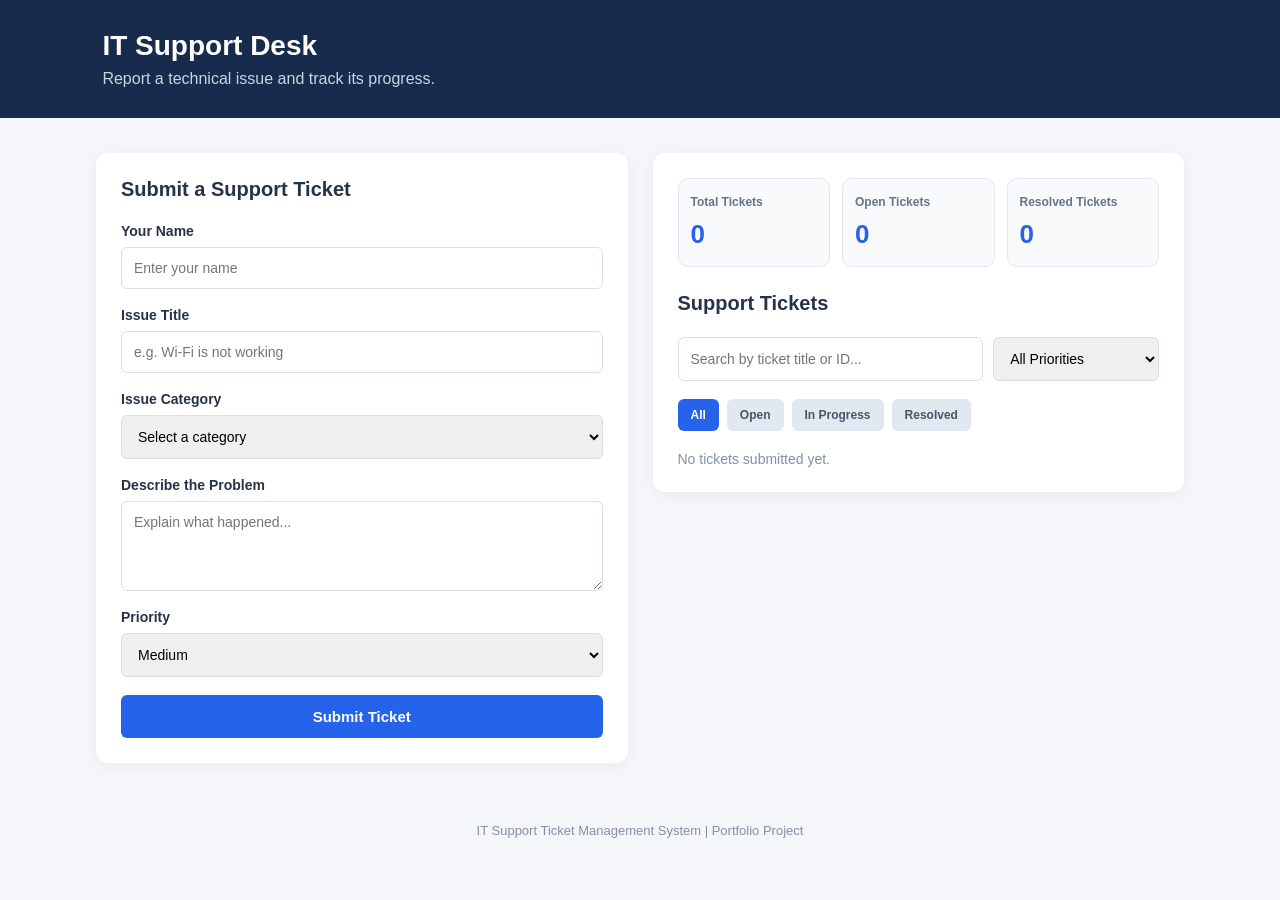
==== index.html @ a02b381b "Initial commit: IT Support Ticket Management System" ====
<!DOCTYPE html>
<html lang="en">
<head>
    <meta charset="UTF-8">
    <meta name="viewport" content="width=device-width, initial-scale=1.0">
    <title>IT Support Ticket System</title>
    <link rel="stylesheet" href="style.css">
</head>
<body>

    <header>
        <h1>IT Support Desk</h1>
        <p>Report a technical issue and track its progress.</p>
    </header>

    <main>
        <section class="ticket-form">
            <h2>Submit a Support Ticket</h2>

            <form id="ticketForm">
                <label for="employeeName">Your Name</label>
                <input
                    type="text"
                    id="employeeName"
                    placeholder="Enter your name"
                    required
                >

                <label for="issueTitle">Issue Title</label>
                <input
                    type="text"
                    id="issueTitle"
                    placeholder="e.g. Wi-Fi is not working"
                    required
                >

                <label for="category">Issue Category</label>
                <select id="category" required>
                    <option value="">Select a category</option>
                    <option value="Networking">Networking</option>
                    <option value="Hardware">Hardware</option>
                    <option value="Software">Software</option>
                    <option value="Account Access">Account Access</option>
                    <option value="Printer">Printer</option>
                    <option value="Other">Other</option>
                </select>

                <label for="description">Describe the Problem</label>
                <textarea
                    id="description"
                    placeholder="Explain what happened..."
                    rows="4"
                    required
                ></textarea>

                <label for="priority">Priority</label>
                <select id="priority" required>
                    <option value="Low">Low</option>
                    <option value="Medium" selected>Medium</option>
                    <option value="High">High</option>
                </select>

                <button type="submit">Submit Ticket</button>
            </form>
        </section>

        <section class="ticket-list">
        <div class="dashboard-stats">
                <div class="stat-card">
                     <h3>Total Tickets</h3>
                     <p id="totalTickets">0</p>
             </div>

            <div class="stat-card">
                <h3>Open Tickets</h3>
                <p id="openTickets">0</p>
            </div>

            <div class="stat-card">
                <h3>Resolved Tickets</h3>
                <p id="resolvedTickets">0</p>
            </div>
        </div>
            <h2>Support Tickets</h2>
            <div class="ticket-search">
                <input
                    type="text"
                    id="searchInput"
                    placeholder="Search by ticket title or ID..."
                >

                <select id="priorityFilter">
                    <option value="All">All Priorities</option>
                    <option value="High">High Priority</option>
                    <option value="Medium">Medium Priority</option>
                    <option value="Low">Low Priority</option>
                </select>
            </div>
            <div class="ticket-filters">
                <button class="filter-btn active" data-filter="All">All</button>
                <button class="filter-btn" data-filter="Open">Open</button>
                <button class="filter-btn" data-filter="In Progress">In Progress</button>
                <button class="filter-btn" data-filter="Resolved">Resolved</button>
            </div>

            <div id="ticketsContainer">
                <p id="emptyMessage">No tickets submitted yet.</p>
            </div>
        </section>
    </main>

    <footer>
        <p>IT Support Ticket Management System | Portfolio Project</p>
    </footer>

    <script src="script.js"></script>
</body>
</html>
---- style.css ----
* {
    margin: 0;
    padding: 0;
    box-sizing: border-box;
}

body {
    font-family: Arial, sans-serif;
    background: #f4f6fa;
    color: #263248;
}

header {
    background: #172b4d;
    color: white;
    padding: 30px 8%;
}

header h1 {
    font-size: 28px;
    margin-bottom: 8px;
}

header p {
    color: #cbd5e1;
}

main {
    width: 85%;
    max-width: 1100px;
    margin: 35px auto;
    display: grid;
    grid-template-columns: 1fr 1fr;
    gap: 25px;
    align-items: start;
}

.ticket-form,
.ticket-list {
    background: white;
    padding: 25px;
    border-radius: 12px;
    box-shadow: 0 3px 15px rgba(0, 0, 0, 0.05);
}

h2 {
    font-size: 20px;
    margin-bottom: 22px;
}

form {
    display: flex;
    flex-direction: column;
}

label {
    font-size: 14px;
    font-weight: bold;
    margin-bottom: 8px;
}

input,
select,
textarea {
    width: 100%;
    padding: 12px;
    margin-bottom: 18px;
    border: 1px solid #d8dee9;
    border-radius: 6px;
    font-size: 14px;
    font-family: inherit;
}

textarea {
    resize: vertical;
}

input:focus,
select:focus,
textarea:focus {
    outline: none;
    border-color: #2563eb;
}

button {
    background: #2563eb;
    color: white;
    border: none;
    padding: 13px;
    border-radius: 6px;
    font-size: 15px;
    font-weight: bold;
    cursor: pointer;
}

button:hover {
    background: #1d4ed8;
}

#emptyMessage {
    color: #8491a5;
    font-size: 14px;
}

footer {
    text-align: center;
    padding: 25px;
    color: #8491a5;
    font-size: 13px;
}

@media (max-width: 750px) {
    main {
        width: 90%;
        grid-template-columns: 1fr;
    }
}


.ticket {
    background: #f8fafc;
    border: 1px solid #e2e8f0;
    border-left: 4px solid #2563eb;
    border-radius: 10px;
    padding: 20px;
    margin-bottom: 18px;
    transition: box-shadow 0.2s ease, transform 0.2s ease;
}

.ticket:hover {
    box-shadow: 0 4px 12px rgba(0, 0, 0, 0.06);
    transform: translateY(-2px);
}

.ticket h3 {
    font-size: 17px;
    margin-bottom: 12px;
    color: #172b4d;
}

.ticket p {
    font-size: 13px;
    line-height: 1.7;
    color: #526078;
    margin-bottom: 5px;
}

.ticket p:last-of-type {
    margin-top: 8px;
}


.dashboard-stats {
    display: grid;
    grid-template-columns: repeat(3, 1fr);
    gap: 12px;
    margin-bottom: 25px;
}

.stat-card {
    background: #f8fafc;
    border: 1px solid #e2e8f0;
    border-radius: 10px;
    padding: 16px 12px;
}

.stat-card h3 {
    font-size: 12px;
    color: #64748b;
    margin-bottom: 10px;
}

.stat-card p {
    font-size: 26px;
    font-weight: bold;
    color: #2563eb;
}

@media (max-width: 500px) {
    .dashboard-stats {
        display: grid;
        grid-template-columns: repeat(2, minmax(0, 1fr));
        gap: 10px;
    }

    .stat-card:last-child {
        grid-column: 1 / -1;
    }
}


.priority {
    display: inline-block;
    padding: 4px 10px;
    border-radius: 20px;
    font-size: 12px;
    font-weight: bold;
}

.priority.high {
    background: #fee2e2;
    color: #dc2626;
}

.priority.medium {
    background: #ffedd5;
    color: #c2410c;
}

.priority.low {
    background: #dcfce7;
    color: #15803d;
}


.ticket-filters {
    display: flex;
    flex-wrap: wrap;
    gap: 8px;
    margin-bottom: 20px;
}

.filter-btn {
    background: #e2e8f0;
    color: #475569;
    padding: 9px 13px;
    font-size: 12px;
    border-radius: 6px;
}

.filter-btn:hover,
.filter-btn.active {
    background: #2563eb;
    color: white;
}


.ticket-search {
    display: flex;
    gap: 10px;
    margin-bottom: 18px;
}

.ticket-search input,
.ticket-search select {
    margin-bottom: 0;
}

.ticket-search input {
    flex: 2;
}

.ticket-search select {
    flex: 1;
}

@media (max-width: 500px) {
    .ticket-search {
        flex-direction: column;
    }
}

.delete-ticket {
    background: #fee2e2;
    color: #dc2626;
    margin-top: 12px;
    padding: 9px 14px;
    font-size: 12px;
}

.delete-ticket:hover {
    background: #fecaca;
}

.edit-ticket {
    background: #dbeafe;
    color: #1d4ed8;
    margin-top: 12px;
    margin-right: 8px;
    padding: 9px 14px;
    font-size: 12px;
}

.edit-ticket:hover {
    background: #bfdbfe;
}
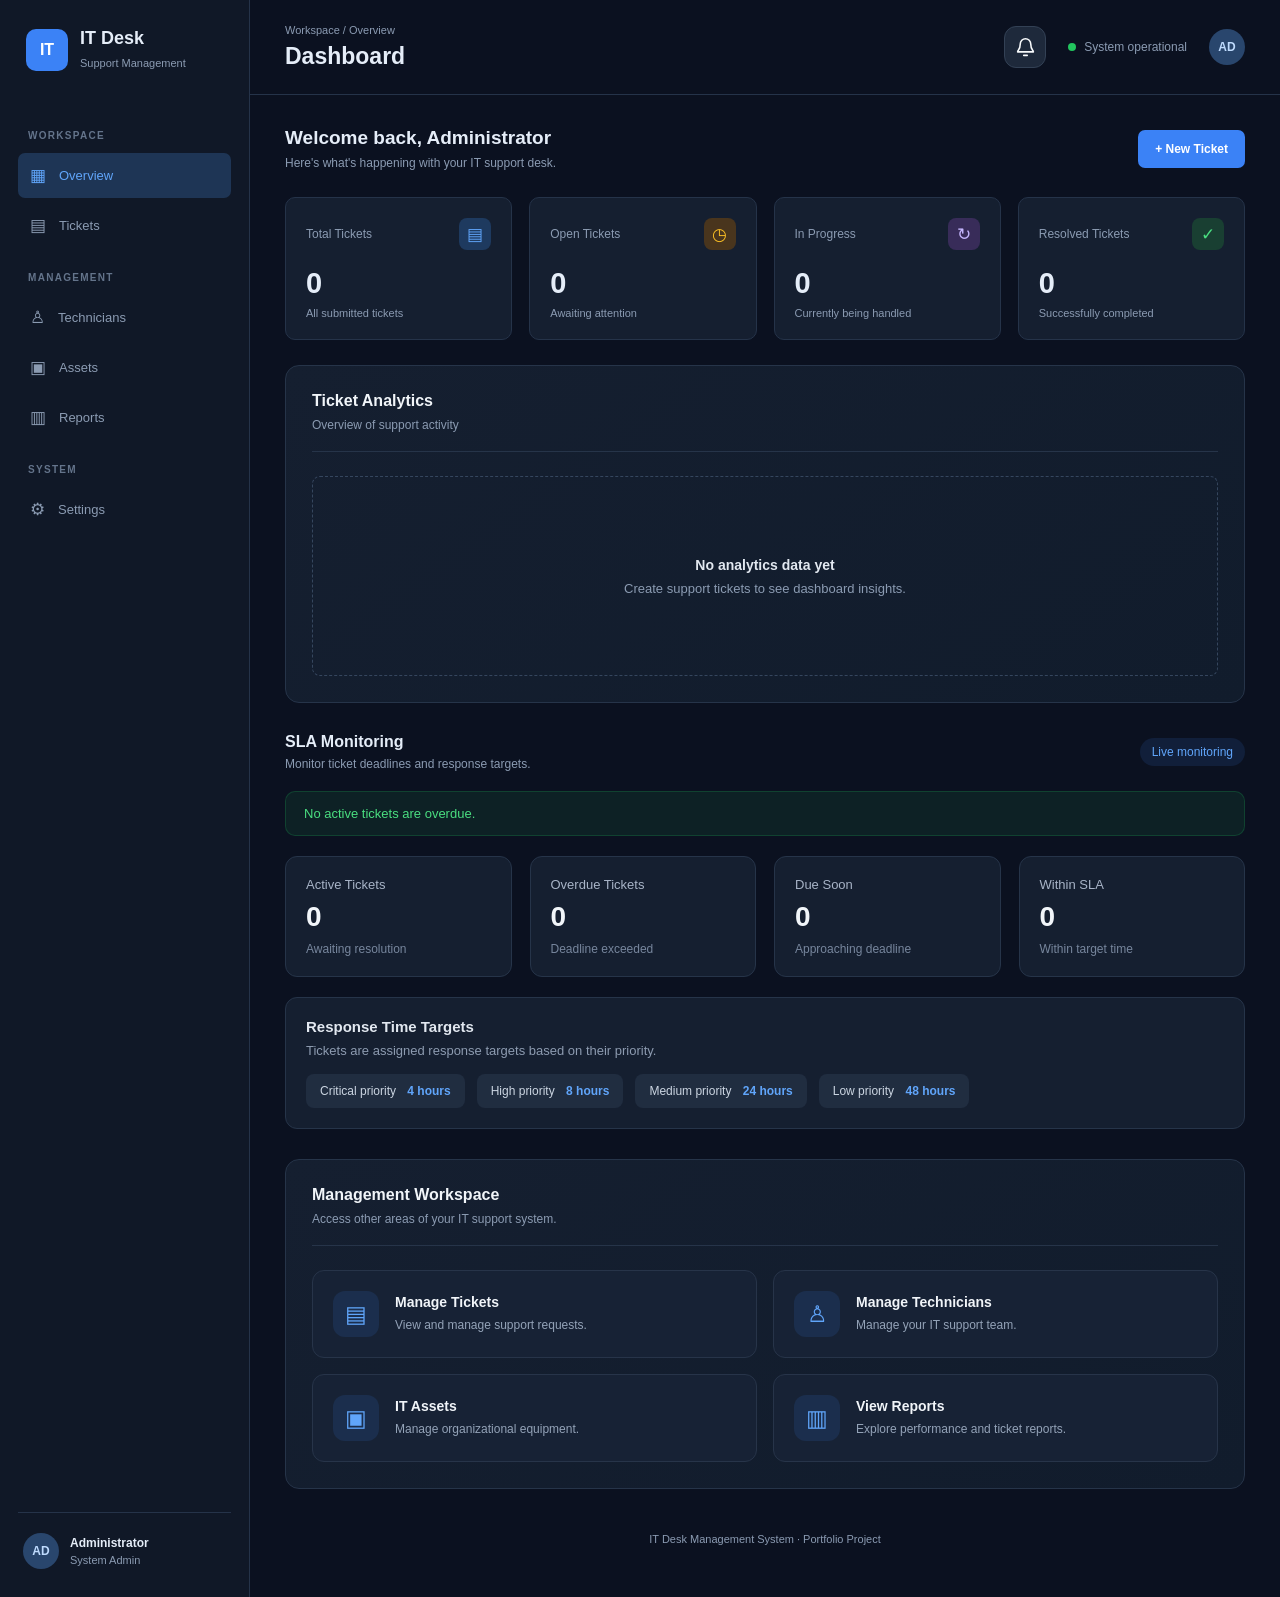
==== commit 1ac4264f: "Revamp IT support management system dashboard and modules" ====
--- a/index.html
+++ b/index.html
@@ -1,118 +1,411 @@
+
 <!DOCTYPE html>
 <html lang="en">
 <head>
     <meta charset="UTF-8">
     <meta name="viewport" content="width=device-width, initial-scale=1.0">
-    <title>IT Support Ticket System</title>
+
+    <title>IT Desk | Dashboard</title>
+
     <link rel="stylesheet" href="style.css">
 </head>
+
 <body>
 
-    <header>
-        <h1>IT Support Desk</h1>
-        <p>Report a technical issue and track its progress.</p>
-    </header>
-
-    <main>
-        <section class="ticket-form">
-            <h2>Submit a Support Ticket</h2>
-
-            <form id="ticketForm">
-                <label for="employeeName">Your Name</label>
-                <input
-                    type="text"
-                    id="employeeName"
-                    placeholder="Enter your name"
-                    required
-                >
-
-                <label for="issueTitle">Issue Title</label>
-                <input
-                    type="text"
-                    id="issueTitle"
-                    placeholder="e.g. Wi-Fi is not working"
-                    required
-                >
-
-                <label for="category">Issue Category</label>
-                <select id="category" required>
-                    <option value="">Select a category</option>
-                    <option value="Networking">Networking</option>
-                    <option value="Hardware">Hardware</option>
-                    <option value="Software">Software</option>
-                    <option value="Account Access">Account Access</option>
-                    <option value="Printer">Printer</option>
-                    <option value="Other">Other</option>
-                </select>
-
-                <label for="description">Describe the Problem</label>
-                <textarea
-                    id="description"
-                    placeholder="Explain what happened..."
-                    rows="4"
-                    required
-                ></textarea>
-
-                <label for="priority">Priority</label>
-                <select id="priority" required>
-                    <option value="Low">Low</option>
-                    <option value="Medium" selected>Medium</option>
-                    <option value="High">High</option>
-                </select>
-
-                <button type="submit">Submit Ticket</button>
-            </form>
-        </section>
-
-        <section class="ticket-list">
-        <div class="dashboard-stats">
-                <div class="stat-card">
-                     <h3>Total Tickets</h3>
-                     <p id="totalTickets">0</p>
-             </div>
-
-            <div class="stat-card">
-                <h3>Open Tickets</h3>
-                <p id="openTickets">0</p>
+    <div class="app-layout">
+
+        <!-- SIDEBAR -->
+        <aside class="sidebar">
+
+            <div class="brand">
+                <div class="brand-icon">IT</div>
+
+                <div>
+                    <h2>IT Desk</h2>
+                    <span>Support Management</span>
+                </div>
             </div>
 
-            <div class="stat-card">
-                <h3>Resolved Tickets</h3>
-                <p id="resolvedTickets">0</p>
+            <nav class="navigation">
+
+                <p class="nav-label">WORKSPACE</p>
+
+                <a href="index.html" class="nav-link active">
+                    <span>▦</span> Overview
+                </a>
+
+                <a href="tickets.html" class="nav-link">
+                    <span>▤</span> Tickets
+                </a>
+
+                <p class="nav-label">MANAGEMENT</p>
+
+                <a href="technicians.html" class="nav-link">
+                    <span>♙</span> Technicians
+                </a>
+
+                <a href="assets.html" class="nav-link">
+                    <span>▣</span> Assets
+                </a>
+
+                <a href="reports.html" class="nav-link">
+                    <span>▥</span> Reports
+                </a>
+
+                <p class="nav-label">SYSTEM</p>
+
+                <a href="#" class="nav-link">
+                    <span>⚙</span> Settings
+                </a>
+
+            </nav>
+
+            <div class="sidebar-footer">
+
+                <div class="profile-avatar">AD</div>
+
+                <div class="profile-info">
+                    <strong>Administrator</strong>
+                    <span>System Admin</span>
+                </div>
+
             </div>
-        </div>
-            <h2>Support Tickets</h2>
-            <div class="ticket-search">
-                <input
-                    type="text"
-                    id="searchInput"
-                    placeholder="Search by ticket title or ID..."
-                >
-
-                <select id="priorityFilter">
-                    <option value="All">All Priorities</option>
-                    <option value="High">High Priority</option>
-                    <option value="Medium">Medium Priority</option>
-                    <option value="Low">Low Priority</option>
-                </select>
-            </div>
-            <div class="ticket-filters">
-                <button class="filter-btn active" data-filter="All">All</button>
-                <button class="filter-btn" data-filter="Open">Open</button>
-                <button class="filter-btn" data-filter="In Progress">In Progress</button>
-                <button class="filter-btn" data-filter="Resolved">Resolved</button>
-            </div>
-
-            <div id="ticketsContainer">
-                <p id="emptyMessage">No tickets submitted yet.</p>
-            </div>
-        </section>
-    </main>
-
-    <footer>
-        <p>IT Support Ticket Management System | Portfolio Project</p>
-    </footer>
-
-    <script src="script.js"></script>
+
+        </aside>
+
+
+        <!-- MAIN CONTENT -->
+        <main class="main-content">
+
+            <!-- TOPBAR -->
+            <header class="topbar">
+
+                <div>
+                    <p class="breadcrumb">Workspace / Overview</p>
+                    <h1>Dashboard</h1>
+                </div>
+
+                <div class="topbar-right">
+
+                    <span class="system-status">
+                        <span class="status-dot"></span>
+                        System operational
+                    </span>
+
+                    <div class="topbar-avatar">AD</div>
+
+                </div>
+
+            </header>
+
+
+            <!-- DASHBOARD CONTENT -->
+            <section class="dashboard-content">
+
+                <!-- WELCOME SECTION -->
+                <div class="welcome-section">
+
+                    <div>
+                        <h2>Welcome back, Administrator</h2>
+                        <p>
+                            Here's what's happening with your IT support desk.
+                        </p>
+                    </div>
+
+                    <button
+                        class="primary-button"
+                        id="newTicketButton"
+                    >
+                        + New Ticket
+                    </button>
+
+                </div>
+
+
+                <!-- STATISTICS -->
+                <section class="stats-grid">
+
+                    <div class="stat-card">
+
+                        <div class="stat-heading">
+                            <span>Total Tickets</span>
+                            <span class="stat-icon blue">▤</span>
+                        </div>
+
+                        <h2 id="totalTickets">0</h2>
+
+                        <p>All submitted tickets</p>
+
+                    </div>
+
+
+                    <div class="stat-card">
+
+                        <div class="stat-heading">
+                            <span>Open Tickets</span>
+                            <span class="stat-icon orange">◷</span>
+                        </div>
+
+                        <h2 id="openTickets">0</h2>
+
+                        <p>Awaiting attention</p>
+
+                    </div>
+
+
+                    <div class="stat-card">
+
+                        <div class="stat-heading">
+                            <span>In Progress</span>
+                            <span class="stat-icon purple">↻</span>
+                        </div>
+
+                        <h2 id="progressTickets">0</h2>
+
+                        <p>Currently being handled</p>
+
+                    </div>
+
+
+                    <div class="stat-card">
+
+                        <div class="stat-heading">
+                            <span>Resolved Tickets</span>
+                            <span class="stat-icon green">✓</span>
+                        </div>
+
+                        <h2 id="resolvedTickets">0</h2>
+
+                        <p>Successfully completed</p>
+
+                    </div>
+
+                </section>
+
+
+                <!-- TICKET ANALYTICS -->
+                <section class="analytics-card">
+
+                    <div class="section-heading">
+
+                        <div>
+                            <h2>Ticket Analytics</h2>
+                            <p>Overview of support activity</p>
+                        </div>
+
+                    </div>
+
+                    <div class="analytics-placeholder">
+
+                        <div class="chart-symbol">▥</div>
+
+                        <h3>Ticket performance insights</h3>
+
+                        <p>
+                            Your ticket analytics will appear here.
+                        </p>
+
+                    </div>
+
+                </section>
+
+
+                <!-- SLA MONITORING -->
+                <section class="sla-section">
+
+                    <div class="section-heading">
+
+                        <div>
+                            <h2>SLA Monitoring</h2>
+
+                            <p>
+                                Monitor ticket deadlines and response targets.
+                            </p>
+                        </div>
+
+                        <span class="sla-section-label">
+                            Live monitoring
+                        </span>
+
+                    </div>
+
+
+                    <div
+                        id="slaAlert"
+                        class="sla-alert sla-alert-good"
+                    >
+                        No active tickets are overdue.
+                    </div>
+
+
+                    <div class="sla-summary-grid">
+
+                        <div class="sla-summary-card">
+                            <span>Active Tickets</span>
+                            <strong id="slaTotalTickets">0</strong>
+                            <small>Awaiting resolution</small>
+                        </div>
+
+
+                        <div class="sla-summary-card">
+                            <span>Overdue Tickets</span>
+                            <strong id="slaOverdueTickets">0</strong>
+                            <small>Deadline exceeded</small>
+                        </div>
+
+
+                        <div class="sla-summary-card">
+                            <span>Due Soon</span>
+                            <strong id="slaDueSoonTickets">0</strong>
+                            <small>Approaching deadline</small>
+                        </div>
+
+
+                        <div class="sla-summary-card">
+                            <span>Within SLA</span>
+                            <strong id="slaOnTrackTickets">0</strong>
+                            <small>Within target time</small>
+                        </div>
+
+                    </div>
+
+
+                    <div class="sla-information">
+
+                        <h3>Response Time Targets</h3>
+
+                        <p>
+                            Tickets are assigned response targets based on their priority.
+                        </p>
+
+                        <div class="sla-target-list">
+
+                            <span>
+                                Critical priority
+                                <strong>4 hours</strong>
+                            </span>
+
+                            <span>
+                                High priority
+                                <strong>8 hours</strong>
+                            </span>
+
+                            <span>
+                                Medium priority
+                                <strong>24 hours</strong>
+                            </span>
+
+                            <span>
+                                Low priority
+                                <strong>48 hours</strong>
+                            </span>
+
+                        </div>
+
+                    </div>
+
+                </section>
+
+
+                <!-- QUICK NAVIGATION -->
+                <section class="analytics-card">
+
+                    <div class="section-heading">
+
+                        <div>
+                            <h2>Management Workspace</h2>
+
+                            <p>
+                                Access other areas of your IT support system.
+                            </p>
+                        </div>
+
+                    </div>
+
+
+                    <div class="management-links">
+
+                        <a href="tickets.html" class="management-link">
+                            <span>▤</span>
+
+                            <div>
+                                <strong>Manage Tickets</strong>
+                                <p>View and manage support requests.</p>
+                            </div>
+                        </a>
+
+
+                        <a href="technicians.html" class="management-link">
+                            <span>♙</span>
+
+                            <div>
+                                <strong>Manage Technicians</strong>
+                                <p>Manage your IT support team.</p>
+                            </div>
+                        </a>
+
+
+                        <a href="assets.html" class="management-link">
+                            <span>▣</span>
+
+                            <div>
+                                <strong>IT Assets</strong>
+                                <p>Manage organizational equipment.</p>
+                            </div>
+                        </a>
+
+
+                        <a href="reports.html" class="management-link">
+                            <span>▥</span>
+
+                            <div>
+                                <strong>View Reports</strong>
+                                <p>Explore performance and ticket reports.</p>
+                            </div>
+                        </a>
+
+                    </div>
+
+                </section>
+
+
+                <!-- FOOTER -->
+                <footer>
+                    IT Desk Management System · Portfolio Project
+                </footer>
+
+            </section>
+
+        </main>
+
+    </div>
+
+
+    <!-- JAVASCRIPT MODULES -->
+
+    <script src="js/storage.js"></script>
+    <script src="js/dashboard.js"></script>
+    <script src="js/notifications.js"></script>
+
+    <script>
+        document.addEventListener("DOMContentLoaded", () => {
+
+            window.Dashboard.initialize();
+
+            window.NotificationManager.initialize();
+
+            const newTicketButton = document.getElementById(
+                "newTicketButton"
+            );
+
+            if (newTicketButton) {
+                newTicketButton.addEventListener("click", () => {
+                    window.location.href = "tickets.html#new-ticket";
+                });
+            }
+
+        });
+    </script>
+
 </body>
-</html>+</html>
--- a/style.css
+++ b/style.css
@@ -5,283 +5,2797 @@
     box-sizing: border-box;
 }
 
+:root {
+    --background: #0b1120;
+    --sidebar: #101827;
+    --surface: #151f30;
+    --surface-hover: #1b293d;
+    --border: #253349;
+    --text: #e5edf8;
+    --muted: #8b9bb2;
+    --blue: #3b82f6;
+    --green: #22c55e;
+    --orange: #f59e0b;
+    --purple: #a78bfa;
+}
+
 body {
     font-family: Arial, sans-serif;
-    background: #f4f6fa;
-    color: #263248;
-}
-
-header {
-    background: #172b4d;
+    background: var(--background);
+    color: var(--text);
+}
+
+.app-layout {
+    display: flex;
+    min-height: 100vh;
+}
+
+/* SIDEBAR */
+
+.sidebar {
+    width: 250px;
+    background: var(--sidebar);
+    border-right: 1px solid var(--border);
+    padding: 28px 18px;
+    display: flex;
+    flex-direction: column;
+    flex-shrink: 0;
+}
+
+.brand {
+    display: flex;
+    align-items: center;
+    gap: 12px;
+    padding: 0 8px 35px;
+}
+
+.brand-icon {
+    background: var(--blue);
+    width: 42px;
+    height: 42px;
+    border-radius: 10px;
+    display: grid;
+    place-items: center;
+    font-weight: bold;
     color: white;
-    padding: 30px 8%;
-}
-
-header h1 {
-    font-size: 28px;
-    margin-bottom: 8px;
-}
-
-header p {
-    color: #cbd5e1;
-}
-
-main {
-    width: 85%;
-    max-width: 1100px;
-    margin: 35px auto;
+}
+
+.brand h2 {
+    font-size: 18px;
+    margin-bottom: 4px;
+}
+
+.brand span {
+    font-size: 11px;
+    color: var(--muted);
+}
+
+.navigation {
+    flex: 1;
+}
+
+.nav-label {
+    font-size: 10px;
+    letter-spacing: 1.3px;
+    color: #64748b;
+    font-weight: bold;
+    margin: 24px 10px 12px;
+}
+
+.nav-link {
+    display: flex;
+    align-items: center;
+    gap: 13px;
+    padding: 12px;
+    margin-bottom: 5px;
+    border-radius: 7px;
+    color: var(--muted);
+    text-decoration: none;
+    font-size: 13px;
+    transition: 0.2s;
+}
+
+.nav-link span {
+    font-size: 17px;
+}
+
+.nav-link:hover,
+.nav-link.active {
+    background: #1e3555;
+    color: #60a5fa;
+}
+
+.sidebar-footer {
+    display: flex;
+    align-items: center;
+    gap: 11px;
+    border-top: 1px solid var(--border);
+    padding: 20px 5px 0;
+}
+
+.profile-avatar,
+.topbar-avatar {
+    width: 36px;
+    height: 36px;
+    border-radius: 50%;
+    background: #29466d;
+    color: #bfdbfe;
     display: grid;
-    grid-template-columns: 1fr 1fr;
-    gap: 25px;
-    align-items: start;
-}
-
-.ticket-form,
-.ticket-list {
-    background: white;
-    padding: 25px;
-    border-radius: 12px;
-    box-shadow: 0 3px 15px rgba(0, 0, 0, 0.05);
-}
-
-h2 {
-    font-size: 20px;
-    margin-bottom: 22px;
-}
-
-form {
+    place-items: center;
+    font-size: 12px;
+    font-weight: bold;
+}
+
+.profile-info strong {
+    display: block;
+    font-size: 12px;
+}
+
+.profile-info span {
+    display: block;
+    color: var(--muted);
+    font-size: 11px;
+    margin-top: 4px;
+}
+
+/* MAIN CONTENT */
+
+.main-content {
+    flex: 1;
+    min-width: 0;
+}
+
+.topbar {
+    min-height: 95px;
+    padding: 20px 35px;
+    border-bottom: 1px solid var(--border);
+    display: flex;
+    justify-content: space-between;
+    align-items: center;
+}
+
+.breadcrumb {
+    color: var(--muted);
+    font-size: 11px;
+    margin-bottom: 7px;
+}
+
+.topbar h1 {
+    font-size: 23px;
+}
+
+.topbar-right {
+    display: flex;
+    align-items: center;
+    gap: 22px;
+}
+
+.system-status {
+    color: var(--muted);
+    font-size: 12px;
+    display: flex;
+    align-items: center;
+    gap: 8px;
+}
+
+.status-dot {
+    width: 8px;
+    height: 8px;
+    border-radius: 50%;
+    background: var(--green);
+}
+
+.dashboard-content {
+    max-width: 1500px;
+    padding: 32px 35px;
+    margin: auto;
+}
+
+.welcome-section {
+    display: flex;
+    justify-content: space-between;
+    align-items: center;
+    gap: 15px;
+    margin-bottom: 27px;
+}
+
+.welcome-section h2 {
+    font-size: 19px;
+    margin-bottom: 7px;
+}
+
+.welcome-section p,
+.section-heading p {
+    font-size: 12px;
+    color: var(--muted);
+}
+
+button {
+    cursor: pointer;
+    font-family: inherit;
+}
+
+.primary-button {
+    background: var(--blue);
+    color: white;
+    border: none;
+    border-radius: 7px;
+    padding: 12px 17px;
+    font-size: 12px;
+    font-weight: bold;
+    transition: 0.2s;
+}
+
+.primary-button:hover {
+    background: #2563eb;
+}
+
+/* STATISTICS */
+
+.stats-grid {
+    display: grid;
+    grid-template-columns: repeat(4, 1fr);
+    gap: 17px;
+    margin-bottom: 25px;
+}
+
+.stat-card {
+    background: var(--surface);
+    border: 1px solid var(--border);
+    border-radius: 10px;
+    padding: 20px;
+}
+
+.stat-heading {
+    display: flex;
+    justify-content: space-between;
+    align-items: center;
+    color: var(--muted);
+    font-size: 12px;
+}
+
+.stat-icon {
+    width: 32px;
+    height: 32px;
+    border-radius: 8px;
+    display: grid;
+    place-items: center;
+    font-size: 17px;
+}
+
+.stat-icon.blue {
+    background: #1e3a5f;
+    color: #60a5fa;
+}
+
+.stat-icon.orange {
+    background: #49351d;
+    color: #fbbf24;
+}
+
+.stat-icon.purple {
+    background: #382c59;
+    color: #c4b5fd;
+}
+
+.stat-icon.green {
+    background: #193f32;
+    color: #4ade80;
+}
+
+.stat-card h2 {
+    font-size: 29px;
+    margin: 17px 0 7px;
+}
+
+.stat-card p {
+    font-size: 11px;
+    color: var(--muted);
+}
+
+/* ANALYTICS */
+
+.analytics-card,
+.tickets-section,
+.form-section {
+    background: var(--surface);
+    border: 1px solid var(--border);
+    border-radius: 10px;
+    padding: 23px;
+    margin-bottom: 25px;
+}
+
+.section-heading {
+    display: flex;
+    justify-content: space-between;
+    align-items: center;
+    gap: 15px;
+    margin-bottom: 20px;
+}
+
+.section-heading h2 {
+    font-size: 16px;
+    margin-bottom: 6px;
+}
+
+.coming-soon {
+    color: #93c5fd;
+    background: #1e3555;
+    padding: 7px 10px;
+    font-size: 10px;
+    border-radius: 5px;
+}
+
+.analytics-placeholder {
+    min-height: 190px;
+    border: 1px dashed #35465e;
+    border-radius: 8px;
     display: flex;
     flex-direction: column;
-}
-
-label {
+    justify-content: center;
+    align-items: center;
+    text-align: center;
+}
+
+.chart-symbol {
+    font-size: 35px;
+    color: #60a5fa;
+    margin-bottom: 12px;
+}
+
+.analytics-placeholder h3 {
     font-size: 14px;
-    font-weight: bold;
-    margin-bottom: 8px;
+    margin-bottom: 7px;
+}
+
+.analytics-placeholder p {
+    color: var(--muted);
+    font-size: 11px;
+}
+
+/* TICKET TOOLBAR */
+
+.ticket-toolbar {
+    display: flex;
+    gap: 12px;
+    margin-bottom: 17px;
 }
 
 input,
 select,
 textarea {
+    background: #101a2a;
+    border: 1px solid var(--border);
+    color: var(--text);
+    border-radius: 7px;
+    padding: 12px;
+    font-size: 12px;
+    font-family: inherit;
     width: 100%;
-    padding: 12px;
-    margin-bottom: 18px;
-    border: 1px solid #d8dee9;
-    border-radius: 6px;
-    font-size: 14px;
-    font-family: inherit;
-}
-
-textarea {
-    resize: vertical;
+}
+
+input::placeholder,
+textarea::placeholder {
+    color: #718198;
 }
 
 input:focus,
 select:focus,
 textarea:focus {
     outline: none;
-    border-color: #2563eb;
-}
-
-button {
+    border-color: var(--blue);
+}
+
+.ticket-toolbar input {
+    flex: 2;
+}
+
+.ticket-toolbar select {
+    flex: 1;
+}
+
+.ticket-filters {
+    display: flex;
+    gap: 8px;
+    flex-wrap: wrap;
+    margin-bottom: 20px;
+}
+
+.filter-btn {
+    background: #202d40;
+    color: var(--muted);
+    border: 1px solid transparent;
+    border-radius: 6px;
+    padding: 9px 13px;
+    font-size: 11px;
+}
+
+.filter-btn:hover,
+.filter-btn.active {
+    background: #1e3a5f;
+    color: #93c5fd;
+    border-color: #315b8d;
+}
+
+#emptyMessage {
+    color: var(--muted);
+    font-size: 12px;
+    padding: 20px 0;
+}
+
+/* EXISTING TICKET CARDS */
+
+.ticket {
+    background: #101a2a;
+    border: 1px solid var(--border);
+    border-left: 4px solid var(--blue);
+    border-radius: 8px;
+    padding: 18px;
+    margin-bottom: 13px;
+    transition: 0.2s;
+}
+
+.ticket:hover {
+    background: var(--surface-hover);
+}
+
+.ticket h3 {
+    font-size: 15px;
+    margin-bottom: 12px;
+}
+
+.ticket p {
+    color: var(--muted);
+    font-size: 12px;
+    line-height: 1.8;
+}
+
+.ticket strong {
+    color: #cbd5e1;
+}
+
+.priority {
+    display: inline-block;
+    padding: 4px 9px;
+    border-radius: 20px;
+    font-size: 10px;
+    font-weight: bold;
+}
+
+.priority.high {
+    background: #4b2028;
+    color: #fca5a5;
+}
+
+.priority.medium {
+    background: #4a351b;
+    color: #fcd34d;
+}
+
+.priority.low {
+    background: #173e30;
+    color: #86efac;
+}
+
+.status-select {
+    margin-top: 12px;
+}
+
+.edit-ticket,
+.delete-ticket {
+    border: none;
+    border-radius: 5px;
+    padding: 9px 13px;
+    font-size: 11px;
+    margin-top: 10px;
+}
+
+.edit-ticket {
+    background: #1e3a5f;
+    color: #93c5fd;
+    margin-right: 7px;
+}
+
+.delete-ticket {
+    background: #4b2028;
+    color: #fca5a5;
+}
+
+/* FORM */
+
+.form-grid {
+    display: grid;
+    grid-template-columns: 1fr 1fr;
+    gap: 18px;
+}
+
+.form-group {
+    margin-bottom: 17px;
+}
+
+.form-group label {
+    display: block;
+    font-size: 12px;
+    font-weight: bold;
+    margin-bottom: 9px;
+    color: #cbd5e1;
+}
+
+textarea {
+    resize: vertical;
+}
+
+footer {
+    text-align: center;
+    color: var(--muted);
+    font-size: 11px;
+    padding: 20px;
+}
+
+/* RESPONSIVE */
+
+@media (max-width: 1050px) {
+    .stats-grid {
+        grid-template-columns: repeat(2, 1fr);
+    }
+}
+
+@media (max-width: 750px) {
+    .sidebar {
+        width: 75px;
+        padding: 20px 10px;
+    }
+
+    .brand {
+        justify-content: center;
+        padding: 0 0 30px;
+    }
+
+    .brand > div:last-child,
+    .nav-label,
+    .nav-link:not(.active) {
+        display: none;
+    }
+
+    .nav-link {
+        justify-content: center;
+        padding: 13px 5px;
+    }
+
+    .nav-link span {
+        font-size: 20px;
+    }
+
+    .sidebar-footer {
+        justify-content: center;
+    }
+
+    .profile-info {
+        display: none;
+    }
+
+    .topbar {
+        padding: 18px;
+    }
+
+    .dashboard-content {
+        padding: 22px 17px;
+    }
+
+    .system-status {
+        display: none;
+    }
+}
+
+@media (max-width: 500px) {
+    .stats-grid {
+        gap: 10px;
+    }
+
+    .stat-card {
+        padding: 14px;
+    }
+
+    .stat-card h2 {
+        font-size: 23px;
+    }
+
+    .welcome-section {
+        align-items: flex-start;
+        flex-direction: column;
+    }
+
+    .ticket-toolbar,
+    .form-grid {
+        grid-template-columns: 1fr;
+        flex-direction: column;
+    }
+
+    .section-heading {
+        align-items: flex-start;
+        flex-direction: column;
+    }
+}
+
+/* Tablets and smaller laptops */
+@media (max-width: 750px) {
+
+    .app-layout {
+        flex-direction: column;
+    }
+
+    /* Sidebar becomes top navigation */
+    .sidebar {
+        width: 100%;
+        padding: 15px 18px;
+        border-right: none;
+        border-bottom: 1px solid var(--border);
+    }
+
+    .brand {
+        justify-content: flex-start;
+        padding: 0 0 15px;
+    }
+
+    .brand > div:last-child {
+        display: block;
+    }
+
+    .navigation {
+        display: flex;
+        align-items: center;
+        gap: 8px;
+        overflow-x: auto;
+        padding-bottom: 5px;
+    }
+
+    .nav-label {
+        display: none;
+    }
+
+    .nav-link,
+    .nav-link:not(.active) {
+        display: flex;
+        flex: 0 0 auto;
+        justify-content: center;
+        white-space: nowrap;
+        padding: 10px 12px;
+        font-size: 12px;
+    }
+
+    .nav-link span {
+        font-size: 15px;
+    }
+
+    .sidebar-footer {
+        display: none;
+    }
+
+    .main-content {
+        width: 100%;
+    }
+
+    .dashboard-content {
+        width: 100%;
+        padding: 25px 20px;
+    }
+
+    .topbar {
+        padding: 20px;
+    }
+
+    .stats-grid {
+        grid-template-columns: repeat(2, minmax(0, 1fr));
+    }
+}
+
+/* Mobile phones */
+@media (max-width: 500px) {
+
+    .sidebar {
+        padding: 13px 12px;
+    }
+
+    .brand {
+        padding-bottom: 12px;
+    }
+
+    .brand-icon {
+        width: 36px;
+        height: 36px;
+    }
+
+    .brand h2 {
+        font-size: 16px;
+    }
+
+    .navigation {
+        gap: 5px;
+    }
+
+    .nav-link,
+    .nav-link:not(.active) {
+        padding: 9px 10px;
+        font-size: 11px;
+    }
+
+    .topbar {
+        min-height: 75px;
+        padding: 15px;
+    }
+
+    .topbar h1 {
+        font-size: 20px;
+    }
+
+    .topbar-avatar {
+        width: 32px;
+        height: 32px;
+    }
+
+    .dashboard-content {
+        padding: 20px 13px;
+    }
+
+    .welcome-section {
+        gap: 12px;
+    }
+
+    .welcome-section h2 {
+        font-size: 17px;
+    }
+
+    .welcome-section p {
+        font-size: 11px;
+        line-height: 1.6;
+    }
+
+    .stats-grid {
+        gap: 10px;
+    }
+
+    .stat-card {
+        padding: 13px;
+        min-width: 0;
+    }
+
+    .stat-heading {
+        font-size: 10px;
+    }
+
+    .stat-card h2 {
+        font-size: 24px;
+    }
+
+    .stat-card p {
+        font-size: 10px;
+    }
+
+    .analytics-card,
+    .tickets-section,
+    .form-section {
+        padding: 15px;
+    }
+
+    .ticket-toolbar {
+        flex-direction: column;
+    }
+
+    .ticket-toolbar input,
+    .ticket-toolbar select {
+        width: 100%;
+    }
+
+    .ticket-filters {
+        gap: 6px;
+    }
+
+    .filter-btn {
+        padding: 8px 10px;
+        font-size: 10px;
+    }
+
+    .form-grid {
+        grid-template-columns: 1fr;
+        gap: 0;
+    }
+
+    .ticket {
+        padding: 14px;
+        overflow-wrap: anywhere;
+    }
+
+    .ticket h3 {
+        font-size: 14px;
+    }
+
+    .ticket p {
+        font-size: 11px;
+    }
+
+    .primary-button {
+        padding: 11px 14px;
+    }
+}
+
+/* Very small phones */
+@media (max-width: 350px) {
+
+    .dashboard-content {
+        padding: 15px 9px;
+    }
+
+    .stats-grid {
+        grid-template-columns: 1fr;
+    }
+
+    .stat-card {
+        padding: 15px;
+    }
+
+    .nav-link,
+    .nav-link:not(.active) {
+        padding: 8px;
+        font-size: 10px;
+    }
+
+    .topbar-avatar {
+        display: none;
+    }
+}
+
+
+/* =================================
+   PROFESSIONAL TICKET TABLE
+================================= */
+
+.table-container {
+    width: 100%;
+    overflow-x: auto;
+    border: 1px solid var(--border);
+    border-radius: 8px;
+}
+
+.ticket-table {
+    width: 100%;
+    min-width: 950px;
+    border-collapse: collapse;
+    text-align: left;
+}
+
+.ticket-table thead {
+    background: #101a2a;
+}
+
+.ticket-table th {
+    color: var(--muted);
+    font-size: 10px;
+    text-transform: uppercase;
+    letter-spacing: 0.7px;
+    padding: 16px 13px;
+    white-space: nowrap;
+    border-bottom: 1px solid var(--border);
+}
+
+.ticket-table td {
+    padding: 15px 13px;
+    font-size: 11px;
+    color: #cbd5e1;
+    border-bottom: 1px solid var(--border);
+    white-space: nowrap;
+}
+
+.ticket-table tbody tr {
+    transition: background 0.2s;
+}
+
+.ticket-table tbody tr:hover {
+    background: #1b293d;
+}
+
+.ticket-table tbody tr:last-child td {
+    border-bottom: none;
+}
+
+.ticket-id {
+    color: #60a5fa !important;
+    font-weight: bold;
+}
+
+.ticket-subject {
+    color: var(--text) !important;
+    font-weight: bold;
+    max-width: 180px;
+    overflow: hidden;
+    text-overflow: ellipsis;
+}
+
+.ticket-date {
+    color: var(--muted) !important;
+    font-size: 10px !important;
+}
+
+/* STATUS DROPDOWN */
+
+.ticket-table .status-select {
+    width: 120px;
+    padding: 8px;
+    margin: 0;
+    font-size: 10px;
+    background: #202d40;
+}
+
+/* TABLE ACTIONS */
+
+.table-actions {
+    display: flex;
+    align-items: center;
+    gap: 6px;
+}
+
+.table-actions button {
+    padding: 7px 9px;
+    border-radius: 5px;
+    font-size: 10px;
+    border: none;
+}
+
+.table-actions .edit-ticket {
+    background: #1e3a5f;
+    color: #93c5fd;
+    margin: 0;
+}
+
+.table-actions .delete-ticket {
+    background: #4b2028;
+    color: #fca5a5;
+    margin: 0;
+}
+
+.table-actions button:hover {
+    opacity: 0.8;
+}
+
+/* EMPTY STATE */
+
+.empty-state {
+    padding: 45px 15px;
+    text-align: center;
+}
+
+.empty-icon {
+    font-size: 35px;
+    color: #60a5fa;
+    margin-bottom: 12px;
+}
+
+.empty-state h3 {
+    font-size: 14px;
+    margin-bottom: 8px;
+}
+
+.empty-state p {
+    font-size: 11px;
+    color: var(--muted);
+}
+
+/* MOBILE TABLE */
+
+@media (max-width: 750px) {
+    .table-container {
+        overflow-x: auto;
+        -webkit-overflow-scrolling: touch;
+    }
+
+    .ticket-table {
+        min-width: 950px;
+    }
+}
+
+
+/* TICKET DETAILS MODAL */
+
+.modal-overlay {
+    position: fixed;
+    inset: 0;
+    background: rgba(0, 0, 0, 0.75);
+    display: none;
+    align-items: center;
+    justify-content: center;
+    padding: 20px;
+    z-index: 1000;
+}
+
+.modal-overlay.active {
+    display: flex;
+}
+
+.ticket-modal {
+    width: 100%;
+    max-width: 650px;
+    max-height: 90vh;
+    overflow-y: auto;
+    background: #172337;
+    border: 1px solid var(--border);
+    border-radius: 12px;
+    box-shadow: 0 20px 60px rgba(0, 0, 0, 0.5);
+    animation: modalAppear 0.25s ease;
+}
+
+@keyframes modalAppear {
+    from {
+        opacity: 0;
+        transform: translateY(15px);
+    }
+
+    to {
+        opacity: 1;
+        transform: translateY(0);
+    }
+}
+
+.modal-header {
+    display: flex;
+    justify-content: space-between;
+    align-items: flex-start;
+    padding: 24px;
+    border-bottom: 1px solid var(--border);
+}
+
+.modal-label {
+    display: block;
+    color: #60a5fa;
+    font-size: 10px;
+    font-weight: bold;
+    letter-spacing: 1px;
+    margin-bottom: 10px;
+}
+
+.modal-header h2 {
+    font-size: 20px;
+    color: var(--text);
+    overflow-wrap: anywhere;
+}
+
+.close-modal {
+    background: transparent;
+    border: none;
+    color: var(--muted);
+    font-size: 28px;
+    cursor: pointer;
+    margin: 0;
+    padding: 0 5px;
+}
+
+.close-modal:hover {
+    color: white;
+}
+
+.modal-body {
+    padding: 24px;
+}
+
+.modal-info-grid {
+    display: grid;
+    grid-template-columns: repeat(2, 1fr);
+    gap: 20px;
+}
+
+.modal-info {
+    display: flex;
+    flex-direction: column;
+    gap: 7px;
+    min-width: 0;
+}
+
+.modal-info span {
+    color: var(--muted);
+    font-size: 11px;
+}
+
+.modal-info strong {
+    color: var(--text);
+    font-size: 13px;
+    overflow-wrap: anywhere;
+}
+
+.modal-description {
+    margin-top: 30px;
+    padding: 20px;
+    background: #101a2a;
+    border: 1px solid var(--border);
+    border-radius: 8px;
+}
+
+.modal-description h3 {
+    font-size: 13px;
+    color: var(--text);
+    margin-bottom: 12px;
+}
+
+.modal-description p {
+    color: #cbd5e1;
+    font-size: 12px;
+    line-height: 1.8;
+    white-space: pre-wrap;
+    overflow-wrap: anywhere;
+}
+
+.modal-footer {
+    padding: 18px 24px;
+    border-top: 1px solid var(--border);
+    display: flex;
+    justify-content: flex-end;
+}
+
+.modal-footer button {
     background: #2563eb;
     color: white;
     border: none;
-    padding: 13px;
+    padding: 10px 22px;
     border-radius: 6px;
+    cursor: pointer;
+    margin: 0;
+}
+
+.modal-footer button:hover {
+    background: #1d4ed8;
+}
+
+.view-ticket {
+    background: #173b36;
+    color: #6ee7b7;
+    margin: 0;
+}
+
+@media (max-width: 500px) {
+    .modal-overlay {
+        padding: 10px;
+    }
+
+    .ticket-modal {
+        max-height: 95vh;
+    }
+
+    .modal-header,
+    .modal-body {
+        padding: 18px;
+    }
+
+    .modal-info-grid {
+        grid-template-columns: 1fr;
+        gap: 16px;
+    }
+
+    .modal-header h2 {
+        font-size: 17px;
+    }
+}
+
+#technicianForm button {
+    background: #3b82f6;
+    color: #ffffff;
+    border: none;
+    padding: 12px 22px;
+    border-radius: 8px;
+    font-size: 14px;
+    font-weight: 600;
+    cursor: pointer;
+    transition: background 0.2s ease, transform 0.2s ease;
+}
+
+#technicianForm button:hover {
+    background: #2563eb;
+    transform: translateY(-1px);
+}
+
+#technicianForm button:active {
+    transform: translateY(0);
+}
+
+#technicians > .form-card {
+    margin-bottom: 28px;
+}
+
+#techniciansContainer button {
+    background: rgba(239, 68, 68, 0.12);
+    color: #f87171;
+    border: 1px solid rgba(239, 68, 68, 0.25);
+    padding: 8px 14px;
+    border-radius: 7px;
+    font-size: 13px;
+    font-weight: 600;
+    cursor: pointer;
+    transition: all 0.2s ease;
+}
+
+#techniciansContainer button:hover {
+    background: #dc2626;
+    color: #ffffff;
+}
+
+#commentForm button {
+    background: #3b82f6;
+    color: #ffffff;
+    border: none;
+    padding: 11px 20px;
+    border-radius: 8px;
+    font-size: 14px;
+    font-weight: 600;
+    cursor: pointer;
+    margin-top: 10px;
+    transition: background 0.2s ease;
+}
+
+#commentForm button:hover {
+    background: #2563eb;
+}
+
+.activity-timeline {
+    position: relative;
+    padding: 8px 0 8px 10px;
+    margin: 15px 0 25px;
+}
+
+.activity-item {
+    position: relative;
+    display: flex;
+    gap: 14px;
+    padding: 0 0 22px 0;
+}
+
+.activity-item:last-child {
+    padding-bottom: 0;
+}
+
+.activity-dot {
+    flex-shrink: 0;
+    width: 10px;
+    height: 10px;
+    margin-top: 5px;
+    border-radius: 50%;
+    background: #3b82f6;
+    box-shadow: 0 0 0 4px rgba(59, 130, 246, 0.12);
+    z-index: 1;
+}
+
+.activity-item:not(:last-child)::after {
+    content: "";
+    position: absolute;
+    left: 4px;
+    top: 17px;
+    bottom: 0;
+    width: 1px;
+    background: #334155;
+}
+
+.activity-content {
+    flex: 1;
+    min-width: 0;
+    background: #1e293b;
+    border: 1px solid #334155;
+    border-radius: 9px;
+    padding: 12px 14px;
+}
+
+.activity-content strong {
+    display: block;
+    color: #e2e8f0;
+    font-size: 13px;
+    margin-bottom: 5px;
+}
+
+.activity-content p {
+    color: #cbd5e1;
+    font-size: 13px;
+    line-height: 1.6;
+    margin: 0 0 7px;
+}
+
+.activity-content small {
+    color: #94a3b8;
+    font-size: 11px;
+}
+
+.comments-container {
+    display: flex;
+    flex-direction: column;
+    gap: 12px;
+    margin: 15px 0;
+}
+
+.comment-item {
+    background: #1e293b;
+    border: 1px solid #334155;
+    border-radius: 9px;
+    padding: 14px;
+}
+
+.comment-item strong {
+    display: block;
+    color: #60a5fa;
+    font-size: 13px;
+    margin-bottom: 7px;
+}
+
+.comment-item p {
+    color: #e2e8f0;
+    font-size: 13px;
+    line-height: 1.6;
+    margin: 0 0 8px;
+    overflow-wrap: anywhere;
+}
+
+.comment-item small {
+    color: #94a3b8;
+    font-size: 11px;
+}
+
+.modal-activity {
+    margin-top: 28px;
+}
+
+.workload-count {
+    display: inline-flex;
+    align-items: center;
+    justify-content: center;
+    min-width: 32px;
+    padding: 6px 10px;
+    border-radius: 6px;
+    font-size: 13px;
+    font-weight: 700;
+}
+
+.total-workload {
+    background: rgba(59, 130, 246, 0.15);
+    color: #60a5fa;
+}
+
+.progress-workload {
+    background: rgba(245, 158, 11, 0.15);
+    color: #fbbf24;
+}
+
+.resolved-workload {
+    background: rgba(34, 197, 94, 0.15);
+    color: #4ade80;
+}
+
+
+/* =====================================
+   TECHNICIAN PERFORMANCE OVERVIEW
+===================================== */
+
+.performance-section {
+    margin-top: 30px;
+    margin-bottom: 35px;
+}
+
+.performance-charts {
+    display: grid;
+    grid-template-columns: repeat(2, minmax(0, 1fr));
+    gap: 20px;
+    margin-top: 20px;
+}
+
+.performance-card {
+    background: #111c2e;
+    border: 1px solid #263449;
+    border-radius: 12px;
+    padding: 22px;
+    min-width: 0;
+}
+
+.performance-card-heading {
+    margin-bottom: 24px;
+}
+
+.performance-card-heading h3 {
+    color: #e2e8f0;
+    font-size: 16px;
+    margin-bottom: 6px;
+}
+
+.performance-card-heading p {
+    color: #94a3b8;
+    font-size: 12px;
+}
+
+.performance-chart {
+    min-height: 150px;
+}
+
+.chart-legend {
+    display: flex;
+    flex-wrap: wrap;
+    gap: 16px;
+    margin-bottom: 22px;
+}
+
+.legend-item {
+    display: flex;
+    align-items: center;
+    gap: 7px;
+    color: #94a3b8;
+    font-size: 12px;
+}
+
+.legend-color {
+    width: 9px;
+    height: 9px;
+    border-radius: 3px;
+}
+
+.workload-legend,
+.workload-fill {
+    background: #3b82f6;
+}
+
+.assigned-legend,
+.assigned-fill {
+    background: #8b5cf6;
+}
+
+.resolved-legend,
+.resolved-fill {
+    background: #22c55e;
+}
+
+.chart-bars {
+    display: flex;
+    flex-direction: column;
+    gap: 20px;
+}
+
+.chart-bar-row {
+    display: grid;
+    grid-template-columns: minmax(75px, 110px) minmax(0, 1fr) 25px;
+    align-items: center;
+    gap: 10px;
+}
+
+.chart-label {
+    color: #cbd5e1;
+    font-size: 12px;
+    overflow-wrap: anywhere;
+}
+
+.chart-track {
+    height: 9px;
+    background: #263449;
+    border-radius: 20px;
+    overflow: hidden;
+    min-width: 0;
+}
+
+.chart-fill {
+    height: 100%;
+    border-radius: 20px;
+    transition: width 0.35s ease;
+}
+
+.chart-value {
+    color: #e2e8f0;
+    font-size: 12px;
+    text-align: right;
+}
+
+.resolution-chart-bars {
+    display: flex;
+    flex-direction: column;
+    gap: 18px;
+}
+
+.resolution-chart-row {
+    display: flex;
+    flex-direction: column;
+    gap: 9px;
+}
+
+.resolution-bar-group {
+    display: grid;
+    grid-template-columns: minmax(0, 1fr) 25px;
+    align-items: center;
+    gap: 10px;
+    padding-left: 5px;
+}
+
+.performance-table-card {
+    margin-top: 20px;
+}
+
+.performance-table-card .table-container {
+    overflow-x: auto;
+}
+
+.completion-cell {
+    display: flex;
+    align-items: center;
+    gap: 10px;
+    min-width: 120px;
+}
+
+.completion-track {
+    flex: 1;
+    height: 7px;
+    background: #263449;
+    border-radius: 20px;
+    overflow: hidden;
+}
+
+.completion-fill {
+    height: 100%;
+    background: #22c55e;
+    border-radius: 20px;
+    transition: width 0.35s ease;
+}
+
+.completion-cell strong {
+    color: #4ade80;
+    font-size: 12px;
+    min-width: 35px;
+}
+
+/* RESPONSIVE PERFORMANCE LAYOUT */
+
+@media (max-width: 850px) {
+    .performance-charts {
+        grid-template-columns: 1fr;
+    }
+}
+
+@media (max-width: 500px) {
+    .performance-card {
+        padding: 16px;
+    }
+
+    .chart-bar-row {
+        grid-template-columns: 80px minmax(0, 1fr) 22px;
+        gap: 7px;
+    }
+
+    .chart-label {
+        font-size: 11px;
+    }
+}
+
+
+/* =====================================
+   SLA MONITORING SECTION
+===================================== */
+
+.sla-section {
+    margin: 30px 0;
+}
+
+.sla-section-label {
+    font-size: 12px;
+    color: #60a5fa;
+    background: rgba(59, 130, 246, 0.12);
+    padding: 7px 12px;
+    border-radius: 20px;
+}
+
+.sla-alert {
+    padding: 14px 18px;
+    border-radius: 10px;
+    font-size: 13px;
+    margin: 20px 0;
+    border: 1px solid transparent;
+}
+
+.sla-alert-good {
+    color: #4ade80;
+    background: rgba(34, 197, 94, 0.09);
+    border-color: rgba(34, 197, 94, 0.2);
+}
+
+.sla-alert-warning {
+    color: #fbbf24;
+    background: rgba(245, 158, 11, 0.09);
+    border-color: rgba(245, 158, 11, 0.2);
+}
+
+.sla-alert-danger {
+    color: #f87171;
+    background: rgba(239, 68, 68, 0.09);
+    border-color: rgba(239, 68, 68, 0.2);
+}
+
+.sla-summary-grid {
+    display: grid;
+    grid-template-columns: repeat(4, 1fr);
+    gap: 18px;
+}
+
+.sla-summary-card {
+    background: #151f30;
+    border: 1px solid #263449;
+    border-radius: 12px;
+    padding: 20px;
+    display: flex;
+    flex-direction: column;
+    gap: 9px;
+}
+
+.sla-summary-card span {
+    color: #a8b4c7;
+    font-size: 13px;
+}
+
+.sla-summary-card strong {
+    color: #f1f5f9;
+    font-size: 28px;
+}
+
+.sla-summary-card small {
+    color: #77869d;
+    font-size: 12px;
+}
+
+.sla-information {
+    margin-top: 20px;
+    padding: 20px;
+    background: #151f30;
+    border: 1px solid #263449;
+    border-radius: 12px;
+}
+
+.sla-information h3 {
+    color: #e2e8f0;
     font-size: 15px;
-    font-weight: bold;
+    margin-bottom: 8px;
+}
+
+.sla-information p {
+    color: #8d9bb0;
+    font-size: 13px;
+    margin-bottom: 16px;
+}
+
+.sla-target-list {
+    display: flex;
+    flex-wrap: wrap;
+    gap: 12px;
+}
+
+.sla-target-list span {
+    background: #202d40;
+    color: #cbd5e1;
+    padding: 10px 14px;
+    border-radius: 8px;
+    font-size: 12px;
+}
+
+.sla-target-list strong {
+    color: #60a5fa;
+    margin-left: 8px;
+}
+
+/* =====================================
+   SLA STATUS BADGES
+===================================== */
+
+.sla-badge {
+    display: inline-block;
+    padding: 6px 9px;
+    border-radius: 6px;
+    font-size: 11px;
+    font-weight: 600;
+    white-space: nowrap;
+}
+
+.sla-on-track {
+    color: #4ade80;
+    background: rgba(34, 197, 94, 0.12);
+}
+
+.sla-warning {
+    color: #fbbf24;
+    background: rgba(245, 158, 11, 0.12);
+}
+
+.sla-overdue {
+    color: #f87171;
+    background: rgba(239, 68, 68, 0.12);
+}
+
+.sla-resolved {
+    color: #60a5fa;
+    background: rgba(59, 130, 246, 0.12);
+}
+
+/* =====================================
+   SLA RESPONSIVENESS
+===================================== */
+
+@media (max-width: 900px) {
+    .sla-summary-grid {
+        grid-template-columns: repeat(2, 1fr);
+    }
+}
+
+@media (max-width: 500px) {
+    .sla-summary-grid {
+        grid-template-columns: 1fr;
+    }
+
+    .sla-target-list {
+        flex-direction: column;
+    }
+
+    .sla-section-label {
+        display: none;
+    }
+}
+
+/* =====================================
+   NOTIFICATION CENTER
+===================================== */
+
+.topbar-right {
+    position: relative;
+}
+
+.notification-center {
+    position: relative;
+    display: inline-flex;
+    align-items: center;
+    margin-left: 16px;
+}
+
+.notification-toggle {
+    position: relative;
+    width: 42px;
+    height: 42px;
+    display: flex;
+    align-items: center;
+    justify-content: center;
+    border: 1px solid #334155;
+    border-radius: 12px;
+    background: #1e293b;
+    color: #f8fafc;
     cursor: pointer;
-}
-
-button:hover {
-    background: #1d4ed8;
-}
-
-#emptyMessage {
-    color: #8491a5;
+    font-size: 21px;
+    transition: 0.2s ease;
+}
+
+.notification-toggle:hover {
+    background: #334155;
+}
+
+.notification-bell {
+    line-height: 1;
+}
+
+.notification-count {
+    position: absolute;
+    top: -6px;
+    right: -6px;
+    min-width: 19px;
+    height: 19px;
+    padding: 0 5px;
+    align-items: center;
+    justify-content: center;
+    border-radius: 20px;
+    background: #ef4444;
+    color: #ffffff;
+    font-size: 10px;
+    font-weight: 700;
+    border: 2px solid #0f172a;
+}
+
+.notification-panel {
+    position: absolute;
+    top: 54px;
+    right: 0;
+    width: 370px;
+    max-width: calc(100vw - 30px);
+    background: #172235;
+    border: 1px solid #334155;
+    border-radius: 14px;
+    box-shadow: 0 15px 40px rgba(0, 0, 0, 0.4);
+    z-index: 1000;
+    overflow: hidden;
+}
+
+.notification-panel[hidden] {
+    display: none;
+}
+
+.notification-header {
+    display: flex;
+    align-items: flex-start;
+    justify-content: space-between;
+    padding: 18px;
+    border-bottom: 1px solid #334155;
+}
+
+.notification-header h3 {
+    margin: 0 0 5px;
+    color: #f8fafc;
+    font-size: 16px;
+}
+
+.notification-header p {
+    margin: 0;
+    color: #94a3b8;
+    font-size: 12px;
+}
+
+.notification-close {
+    border: none;
+    background: transparent;
+    color: #94a3b8;
+    font-size: 25px;
+    cursor: pointer;
+}
+
+.notification-actions {
+    display: flex;
+    justify-content: space-between;
+    gap: 10px;
+    padding: 12px 18px;
+    border-bottom: 1px solid #334155;
+}
+
+.notification-actions button {
+    border: none;
+    background: transparent;
+    color: #60a5fa;
+    font-size: 12px;
+    cursor: pointer;
+}
+
+.notification-actions button:hover {
+    color: #93c5fd;
+}
+
+.notification-list {
+    max-height: 380px;
+    overflow-y: auto;
+}
+
+.notification-item {
+    width: 100%;
+    display: flex;
+    align-items: flex-start;
+    gap: 12px;
+    padding: 15px 18px;
+    border: none;
+    border-bottom: 1px solid #273449;
+    background: transparent;
+    text-align: left;
+    cursor: pointer;
+    transition: background 0.2s ease;
+}
+
+.notification-item:hover {
+    background: #233149;
+}
+
+.notification-item.unread {
+    background: rgba(59, 130, 246, 0.07);
+}
+
+.notification-icon {
+    width: 30px;
+    height: 30px;
+    flex-shrink: 0;
+    display: flex;
+    align-items: center;
+    justify-content: center;
+    border-radius: 50%;
+    background: #334155;
+    color: #93c5fd;
+    font-weight: 700;
+}
+
+.notification-overdue .notification-icon {
+    background: rgba(239, 68, 68, 0.15);
+    color: #f87171;
+}
+
+.notification-due-soon .notification-icon {
+    background: rgba(245, 158, 11, 0.15);
+    color: #fbbf24;
+}
+
+.notification-created .notification-icon {
+    background: rgba(59, 130, 246, 0.15);
+    color: #60a5fa;
+}
+
+.notification-resolved .notification-icon {
+    background: rgba(34, 197, 94, 0.15);
+    color: #4ade80;
+}
+
+.notification-content {
+    min-width: 0;
+    flex: 1;
+    display: flex;
+    flex-direction: column;
+    gap: 5px;
+}
+
+.notification-content strong {
+    color: #f1f5f9;
+    font-size: 13px;
+}
+
+.notification-content span {
+    color: #cbd5e1;
+    font-size: 12px;
+    line-height: 1.5;
+}
+
+.notification-content small {
+    color: #64748b;
+    font-size: 10px;
+}
+
+.notification-unread-dot {
+    width: 7px;
+    height: 7px;
+    flex-shrink: 0;
+    margin-top: 6px;
+    border-radius: 50%;
+    background: #3b82f6;
+}
+
+.notification-empty {
+    padding: 35px 20px;
+    text-align: center;
+}
+
+.notification-empty > span {
+    color: #64748b;
+    font-size: 30px;
+}
+
+.notification-empty h4 {
+    margin: 12px 0 6px;
+    color: #f1f5f9;
+}
+
+.notification-empty p {
+    margin: 0;
+    color: #94a3b8;
+    font-size: 12px;
+    line-height: 1.6;
+}
+
+@media (max-width: 500px) {
+    .notification-center {
+        margin-left: 8px;
+    }
+
+    .notification-panel {
+        position: fixed;
+        top: 70px;
+        right: 12px;
+        width: calc(100vw - 24px);
+        max-width: none;
+    }
+}
+
+
+/* =====================================
+   DASHBOARD ANALYTICS
+===================================== */
+
+.analytics-placeholder {
+    width: 100%;
+    min-height: 200px;
+}
+
+.analytics-dashboard {
+    display: flex;
+    flex-direction: column;
+    gap: 22px;
+    width: 100%;
+}
+
+.analytics-grid {
+    display: grid;
+    grid-template-columns: repeat(2, minmax(0, 1fr));
+    gap: 18px;
+}
+
+.analytics-panel {
+    background: #151e2d;
+    border: 1px solid #263449;
+    border-radius: 12px;
+    padding: 22px;
+    min-width: 0;
+}
+
+.analytics-panel h3 {
+    color: #f1f5f9;
+    font-size: 15px;
+    margin: 0 0 6px;
+}
+
+.analytics-subtitle {
+    color: #8997aa;
+    font-size: 12px;
+    margin: 0 0 22px;
+}
+
+.analytics-bar-row {
+    margin-bottom: 17px;
+}
+
+.analytics-bar-row:last-child {
+    margin-bottom: 0;
+}
+
+.analytics-bar-heading {
+    display: flex;
+    justify-content: space-between;
+    gap: 12px;
+    color: #cbd5e1;
+    font-size: 12px;
+    margin-bottom: 8px;
+}
+
+.analytics-bar-heading strong {
+    color: #f8fafc;
+}
+
+.analytics-track {
+    height: 8px;
+    width: 100%;
+    background: #263449;
+    border-radius: 20px;
+    overflow: hidden;
+}
+
+.analytics-fill {
+    height: 100%;
+    min-width: 0;
+    border-radius: 20px;
+    transition: width 0.4s ease;
+}
+
+.analytics-open {
+    background: #3b82f6;
+}
+
+.analytics-progress {
+    background: #f59e0b;
+}
+
+.analytics-resolved {
+    background: #10b981;
+}
+
+.analytics-priority {
+    background: #8b5cf6;
+}
+
+.analytics-category {
+    background: #06b6d4;
+}
+
+.resolution-panel {
+    display: flex;
+    flex-direction: column;
+}
+
+.resolution-rate {
+    display: flex;
+    align-items: baseline;
+    gap: 10px;
+    margin: 12px 0 20px;
+}
+
+.resolution-rate strong {
+    color: #10b981;
+    font-size: 42px;
+    font-weight: 700;
+}
+
+.resolution-rate span {
+    color: #94a3b8;
+    font-size: 13px;
+}
+
+.resolution-detail {
+    color: #94a3b8;
+    font-size: 12px;
+    margin-top: 14px;
+}
+
+.resolution-rate-track {
+    height: 10px;
+}
+
+.trend-panel {
+    width: 100%;
+}
+
+.trend-chart {
+    height: 190px;
+    display: flex;
+    align-items: stretch;
+    justify-content: space-around;
+    gap: 12px;
+    padding-top: 12px;
+}
+
+.trend-column {
+    flex: 1;
+    display: flex;
+    flex-direction: column;
+    align-items: center;
+    min-width: 0;
+    gap: 8px;
+}
+
+.trend-column strong {
+    color: #cbd5e1;
+    font-size: 12px;
+}
+
+.trend-bar-area {
+    flex: 1;
+    width: 100%;
+    display: flex;
+    align-items: flex-end;
+    justify-content: center;
+    background: #1e293b;
+    border-radius: 6px 6px 0 0;
+    overflow: hidden;
+}
+
+.trend-bar {
+    width: 65%;
+    min-height: 3px;
+    background: #3b82f6;
+    border-radius: 5px 5px 0 0;
+    transition: height 0.4s ease;
+}
+
+.trend-column span {
+    color: #94a3b8;
+    font-size: 11px;
+}
+
+.analytics-empty {
+    text-align: center;
+    padding: 45px 15px;
+    color: #94a3b8;
+}
+
+.analytics-empty h3 {
+    color: #e2e8f0;
+    margin-bottom: 8px;
+}
+
+.analytics-empty p {
+    font-size: 13px;
+}
+
+@media (max-width: 750px) {
+    .analytics-grid {
+        grid-template-columns: 1fr;
+    }
+
+    .analytics-panel {
+        padding: 18px;
+    }
+
+    .trend-chart {
+        height: 160px;
+    }
+}
+
+/* =====================================
+   NOTIFICATION CENTER - STYLE FIX
+===================================== */
+
+/* Notification bell */
+.notification-trigger {
+    position: relative;
+    width: 42px;
+    height: 42px;
+    display: flex;
+    align-items: center;
+    justify-content: center;
+    border: 1px solid #334155;
+    border-radius: 12px;
+    background: #1e293b;
+    color: #f8fafc;
+    cursor: pointer;
+    transition: 0.2s ease;
+}
+
+.notification-trigger:hover {
+    background: #334155;
+    border-color: #475569;
+}
+
+.notification-bell {
+    display: flex;
+    align-items: center;
+    justify-content: center;
+}
+
+/* Notification popup */
+.notification-panel {
+    background: #172235;
+    color: #f8fafc;
+    border: 1px solid #334155;
+    border-radius: 14px;
+    box-shadow: 0 15px 40px rgba(0, 0, 0, 0.4);
+}
+
+/* Header */
+.notification-header {
+    display: flex;
+    align-items: flex-start;
+    justify-content: space-between;
+    padding: 18px;
+    border-bottom: 1px solid #334155;
+}
+
+/* Action buttons */
+.notification-action {
+    border: none;
+    background: transparent;
+    color: #60a5fa;
+    font-size: 12px;
+    cursor: pointer;
+}
+
+.notification-action:hover {
+    color: #93c5fd;
+}
+
+/* Notification list */
+.notification-list {
+    max-height: 380px;
+    overflow-y: auto;
+}
+
+/* Individual notifications */
+.notification-item {
+    width: 100%;
+    display: flex;
+    align-items: flex-start;
+    gap: 12px;
+    padding: 15px 18px;
+    border: none;
+    border-bottom: 1px solid #273449;
+    background: transparent;
+    color: #f8fafc;
+    text-align: left;
+    cursor: pointer;
+    transition: background 0.2s ease;
+}
+
+.notification-item:hover {
+    background: #233149;
+}
+
+.notification-item.unread {
+    background: rgba(59, 130, 246, 0.07);
+}
+
+/* Notification icons */
+.notification-item-icon {
+    width: 30px;
+    height: 30px;
+    flex-shrink: 0;
+    display: flex;
+    align-items: center;
+    justify-content: center;
+    border-radius: 50%;
+    background: #334155;
+    color: #93c5fd;
+    font-weight: 700;
+}
+
+/* Notification text */
+.notification-item-content {
+    min-width: 0;
+    flex: 1;
+    display: flex;
+    flex-direction: column;
+    gap: 5px;
+}
+
+.notification-item-content strong {
+    color: #f1f5f9;
+    font-size: 13px;
+}
+
+.notification-item-content span {
+    color: #cbd5e1;
+    font-size: 12px;
+    line-height: 1.5;
+}
+
+.notification-item-content small {
+    color: #64748b;
+    font-size: 10px;
+}
+
+/* Empty state */
+.notification-empty {
+    padding: 35px 20px;
+    text-align: center;
+    color: #94a3b8;
+}
+
+.notification-empty p {
+    font-size: 12px;
+}
+
+/* Footer */
+.notification-footer {
+    padding: 12px 18px;
+    border-top: 1px solid #334155;
+}
+
+/* Mobile */
+@media (max-width: 500px) {
+    .notification-panel {
+        position: fixed;
+        top: 70px;
+        right: 12px;
+        width: calc(100vw - 24px);
+        max-width: none;
+    }
+}
+
+/* =====================================
+   MANAGEMENT WORKSPACE
+===================================== */
+
+.management-links {
+    display: grid;
+    grid-template-columns: repeat(2, minmax(0, 1fr));
+    gap: 16px;
+    margin-top: 20px;
+}
+
+.management-link {
+    display: flex;
+    align-items: center;
+    gap: 16px;
+    padding: 20px;
+    background: #172235;
+    border: 1px solid #273449;
+    border-radius: 12px;
+    text-decoration: none;
+    transition: all 0.25s ease;
+}
+
+.management-link:hover {
+    background: #1e293b;
+    border-color: #3b82f6;
+    transform: translateY(-3px);
+}
+
+.management-link > span {
+    width: 46px;
+    height: 46px;
+    flex-shrink: 0;
+    display: flex;
+    align-items: center;
+    justify-content: center;
+    background: rgba(59, 130, 246, 0.12);
+    color: #60a5fa;
+    border-radius: 12px;
+    font-size: 23px;
+}
+
+.management-link strong {
+    display: block;
+    color: #f1f5f9;
     font-size: 14px;
-}
-
-footer {
+    margin-bottom: 6px;
+}
+
+.management-link p {
+    margin: 0;
+    color: #94a3b8;
+    font-size: 12px;
+    line-height: 1.5;
+}
+
+.management-link:hover strong {
+    color: #60a5fa;
+}
+
+@media (max-width: 650px) {
+    .management-links {
+        grid-template-columns: 1fr;
+    }
+}
+
+/* ==========================================
+   REPORTS & ANALYTICS - PROFESSIONAL DESIGN
+========================================== */
+
+/* Report section spacing */
+.analytics-card {
+    position: relative;
+    overflow: hidden;
+    background: linear-gradient(145deg, #151f30, #111c2c);
+    border: 1px solid #263449;
+    border-radius: 14px;
+    padding: 26px;
+    margin-bottom: 24px;
+    transition: border-color 0.25s ease, transform 0.25s ease;
+}
+
+.analytics-card:hover {
+    border-color: #354a68;
+}
+
+.analytics-card .section-heading {
+    padding-bottom: 16px;
+    border-bottom: 1px solid #263449;
+    margin-bottom: 24px;
+}
+
+.analytics-card .section-heading h2 {
+    font-size: 16px;
+    font-weight: 700;
+    color: #f1f5f9;
+}
+
+.analytics-card .section-heading p {
+    font-size: 12px;
+    line-height: 1.6;
+}
+
+/* Resolution performance */
+.report-highlight {
+    display: grid;
+    grid-template-columns: repeat(2, minmax(0, 1fr));
+    gap: 18px;
+}
+
+.report-highlight > div {
+    background: #101a2a;
+    border: 1px solid #293951;
+    border-radius: 12px;
+    padding: 24px;
+    display: flex;
+    flex-direction: column;
+    gap: 12px;
+}
+
+.report-highlight span {
+    color: #94a3b8;
+    font-size: 12px;
+}
+
+.report-highlight h2 {
+    color: #60a5fa;
+    font-size: 34px;
+    font-weight: 700;
+}
+
+.report-highlight > div:first-child h2 {
+    color: #4ade80;
+}
+
+/* Distribution charts */
+#reportStatusDistribution,
+#reportPriorityDistribution,
+#reportCategoryDistribution {
+    display: flex;
+    flex-direction: column;
+    gap: 23px;
+    min-height: 100px;
+}
+
+.report-bar-row {
+    display: flex;
+    flex-direction: column;
+    gap: 10px;
+}
+
+.report-bar-heading {
+    display: flex;
+    justify-content: space-between;
+    align-items: center;
+    gap: 12px;
+    color: #cbd5e1;
+    font-size: 12px;
+}
+
+.report-bar-heading > span {
+    font-weight: 600;
+    overflow-wrap: anywhere;
+}
+
+.report-bar-heading strong {
+    color: #f8fafc;
+    font-size: 12px;
+    white-space: nowrap;
+}
+
+.report-bar-heading small {
+    color: #94a3b8;
+    font-size: 11px;
+    font-weight: 400;
+    margin-left: 5px;
+}
+
+.report-bar-track {
+    width: 100%;
+    height: 11px;
+    background: #263449;
+    border-radius: 20px;
+    overflow: hidden;
+}
+
+.report-bar-fill {
+    height: 100%;
+    min-width: 3px;
+    border-radius: 20px;
+    transition: width 0.5s ease;
+}
+
+/* Status colors */
+.report-bar-fill.status-open {
+    background: linear-gradient(90deg, #2563eb, #60a5fa);
+}
+
+.report-bar-fill.status-progress {
+    background: linear-gradient(90deg, #d97706, #fbbf24);
+}
+
+.report-bar-fill.status-resolved {
+    background: linear-gradient(90deg, #059669, #4ade80);
+}
+
+/* Priority colors */
+.report-bar-fill.priority-critical {
+    background: linear-gradient(90deg, #dc2626, #f87171);
+}
+
+.report-bar-fill.priority-high {
+    background: linear-gradient(90deg, #ea580c, #fb923c);
+}
+
+.report-bar-fill.priority-medium {
+    background: linear-gradient(90deg, #d97706, #fbbf24);
+}
+
+.report-bar-fill.priority-low {
+    background: linear-gradient(90deg, #059669, #4ade80);
+}
+
+.report-bar-fill.distribution-default {
+    background: linear-gradient(90deg, #4f46e5, #818cf8);
+}
+
+/* Empty report states */
+.report-empty {
+    min-height: 130px;
+    display: flex;
+    flex-direction: column;
+    align-items: center;
+    justify-content: center;
+    gap: 12px;
+    color: #64748b;
     text-align: center;
-    padding: 25px;
-    color: #8491a5;
-    font-size: 13px;
-}
-
+}
+
+.report-empty span {
+    font-size: 30px;
+    color: #60a5fa;
+}
+
+.report-empty p {
+    font-size: 12px;
+    color: #94a3b8;
+}
+
+/* Technician performance */
+.report-table-container {
+    border: 1px solid #293951;
+    border-radius: 10px;
+    background: #101a2a;
+}
+
+.report-table {
+    min-width: 760px;
+}
+
+.report-table thead {
+    background: #1b293d;
+}
+
+.report-table th {
+    padding: 17px 15px;
+    font-size: 10px;
+    letter-spacing: 0.8px;
+}
+
+.report-table td {
+    padding: 17px 15px;
+    font-size: 12px;
+}
+
+.report-technician-name {
+    display: flex;
+    align-items: center;
+    gap: 11px;
+}
+
+.report-technician-name > span {
+    width: 34px;
+    height: 34px;
+    flex-shrink: 0;
+    display: grid;
+    place-items: center;
+    border-radius: 50%;
+    background: rgba(59, 130, 246, 0.15);
+    color: #60a5fa;
+    font-size: 12px;
+    font-weight: 700;
+}
+
+.report-technician-name strong {
+    color: #e2e8f0;
+    font-size: 12px;
+}
+
+.report-count {
+    display: inline-flex;
+    align-items: center;
+    justify-content: center;
+    min-width: 30px;
+    padding: 6px 9px;
+    border-radius: 6px;
+    background: rgba(59, 130, 246, 0.12);
+    color: #60a5fa;
+    font-weight: 700;
+}
+
+.report-count.progress-count {
+    background: rgba(245, 158, 11, 0.12);
+    color: #fbbf24;
+}
+
+.report-count.resolved-count {
+    background: rgba(34, 197, 94, 0.12);
+    color: #4ade80;
+}
+
+.report-completion {
+    display: flex;
+    align-items: center;
+    gap: 10px;
+    min-width: 125px;
+}
+
+.report-completion-track {
+    flex: 1;
+    height: 7px;
+    background: #263449;
+    border-radius: 20px;
+    overflow: hidden;
+}
+
+.report-completion-fill {
+    height: 100%;
+    background: linear-gradient(90deg, #059669, #4ade80);
+    border-radius: 20px;
+    transition: width 0.4s ease;
+}
+
+.report-completion strong {
+    color: #4ade80;
+    font-size: 11px;
+    min-width: 32px;
+}
+
+/* Monthly ticket trends */
+.report-trend-chart {
+    height: 260px;
+    display: flex;
+    align-items: stretch;
+    justify-content: space-around;
+    gap: 18px;
+    padding: 15px 10px 0;
+    border-bottom: 1px solid #334155;
+}
+
+.report-trend-column {
+    flex: 1;
+    min-width: 0;
+    display: flex;
+    flex-direction: column;
+    align-items: center;
+    gap: 10px;
+}
+
+.report-trend-column > strong {
+    color: #e2e8f0;
+    font-size: 12px;
+}
+
+.report-trend-track {
+    flex: 1;
+    width: 100%;
+    max-width: 65px;
+    display: flex;
+    align-items: flex-end;
+    background: #1e293b;
+    border-radius: 8px 8px 0 0;
+    overflow: hidden;
+}
+
+.report-trend-fill {
+    width: 100%;
+    min-height: 4px;
+    background: linear-gradient(180deg, #60a5fa, #2563eb);
+    border-radius: 7px 7px 0 0;
+    transition: height 0.4s ease;
+}
+
+.report-trend-column > span {
+    color: #94a3b8;
+    font-size: 11px;
+    text-align: center;
+    white-space: nowrap;
+}
+
+/* Reports responsive layout */
 @media (max-width: 750px) {
-    main {
-        width: 90%;
+    .analytics-card {
+        padding: 18px;
+    }
+
+    .report-highlight {
+        gap: 12px;
+    }
+
+    .report-highlight > div {
+        padding: 18px;
+    }
+
+    .report-highlight h2 {
+        font-size: 28px;
+    }
+
+    .report-trend-chart {
+        height: 220px;
+        gap: 10px;
+        padding-left: 0;
+        padding-right: 0;
+    }
+}
+
+@media (max-width: 500px) {
+    .report-highlight {
         grid-template-columns: 1fr;
     }
-}
-
-
-.ticket {
-    background: #f8fafc;
-    border: 1px solid #e2e8f0;
-    border-left: 4px solid #2563eb;
-    border-radius: 10px;
-    padding: 20px;
-    margin-bottom: 18px;
-    transition: box-shadow 0.2s ease, transform 0.2s ease;
-}
-
-.ticket:hover {
-    box-shadow: 0 4px 12px rgba(0, 0, 0, 0.06);
-    transform: translateY(-2px);
-}
-
-.ticket h3 {
-    font-size: 17px;
-    margin-bottom: 12px;
-    color: #172b4d;
-}
-
-.ticket p {
-    font-size: 13px;
-    line-height: 1.7;
-    color: #526078;
-    margin-bottom: 5px;
-}
-
-.ticket p:last-of-type {
-    margin-top: 8px;
-}
-
-
-.dashboard-stats {
-    display: grid;
-    grid-template-columns: repeat(3, 1fr);
-    gap: 12px;
-    margin-bottom: 25px;
-}
-
-.stat-card {
-    background: #f8fafc;
-    border: 1px solid #e2e8f0;
-    border-radius: 10px;
-    padding: 16px 12px;
-}
-
-.stat-card h3 {
-    font-size: 12px;
-    color: #64748b;
-    margin-bottom: 10px;
-}
-
-.stat-card p {
-    font-size: 26px;
-    font-weight: bold;
-    color: #2563eb;
-}
-
-@media (max-width: 500px) {
-    .dashboard-stats {
-        display: grid;
-        grid-template-columns: repeat(2, minmax(0, 1fr));
-        gap: 10px;
-    }
-
-    .stat-card:last-child {
-        grid-column: 1 / -1;
-    }
-}
-
-
-.priority {
-    display: inline-block;
-    padding: 4px 10px;
-    border-radius: 20px;
-    font-size: 12px;
-    font-weight: bold;
-}
-
-.priority.high {
-    background: #fee2e2;
-    color: #dc2626;
-}
-
-.priority.medium {
-    background: #ffedd5;
-    color: #c2410c;
-}
-
-.priority.low {
-    background: #dcfce7;
-    color: #15803d;
-}
-
-
-.ticket-filters {
-    display: flex;
-    flex-wrap: wrap;
-    gap: 8px;
-    margin-bottom: 20px;
-}
-
-.filter-btn {
-    background: #e2e8f0;
-    color: #475569;
-    padding: 9px 13px;
-    font-size: 12px;
-    border-radius: 6px;
-}
-
-.filter-btn:hover,
-.filter-btn.active {
-    background: #2563eb;
-    color: white;
-}
-
-
-.ticket-search {
-    display: flex;
-    gap: 10px;
-    margin-bottom: 18px;
-}
-
-.ticket-search input,
-.ticket-search select {
-    margin-bottom: 0;
-}
-
-.ticket-search input {
-    flex: 2;
-}
-
-.ticket-search select {
-    flex: 1;
-}
-
-@media (max-width: 500px) {
-    .ticket-search {
-        flex-direction: column;
-    }
-}
-
-.delete-ticket {
-    background: #fee2e2;
-    color: #dc2626;
-    margin-top: 12px;
-    padding: 9px 14px;
-    font-size: 12px;
-}
-
-.delete-ticket:hover {
-    background: #fecaca;
-}
-
-.edit-ticket {
-    background: #dbeafe;
-    color: #1d4ed8;
-    margin-top: 12px;
-    margin-right: 8px;
-    padding: 9px 14px;
-    font-size: 12px;
-}
-
-.edit-ticket:hover {
-    background: #bfdbfe;
-}+
+    .report-highlight > div {
+        padding: 16px;
+    }
+
+    .report-trend-chart {
+        gap: 6px;
+        height: 190px;
+    }
+
+    .report-trend-column > span {
+        font-size: 9px;
+    }
+
+    .report-bar-heading {
+        font-size: 11px;
+    }
+}
